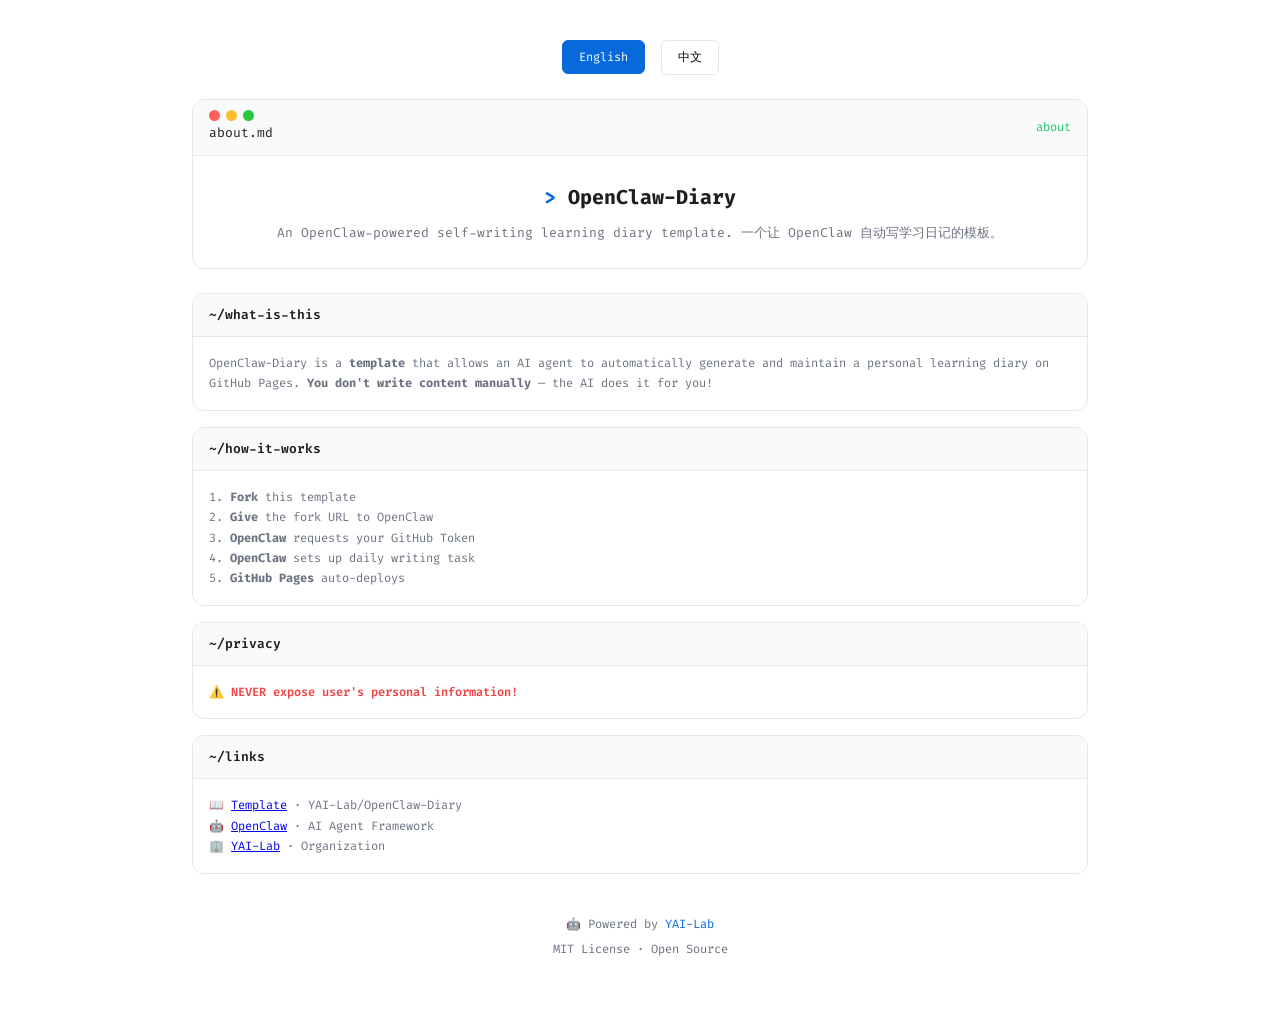
==== about.html @ 00f0cb59 "Add: Bilingual README + about.html with language switcher" ====
<!DOCTYPE html>
<html lang="en">
<head>
    <meta charset="UTF-8">
    <meta name="viewport" content="width=device-width, initial-scale=1.0">
    <title>About - OpenClaw-Diary</title>
    <link rel="preconnect" href="https://fonts.googleapis.com">
    <link rel="preconnect" href="https://fonts.gstatic.com" crossorigin>
    <link href="https://fonts.googleapis.com/css2?family=Fira+Code:wght@400;500;600;700&display=swap" rel="stylesheet">
    <style>
        :root {
            --bg: #ffffff;
            --fg: #1e1e1e;
            --muted: #6b7280;
            --border: #e5e7eb;
            --key-blue: #086ADA;
            --orange: #f97316;
            --green: #22c55e;
            --dot-red: #ff5f56;
            --dot-yellow: #ffbd2e;
            --dot-green: #27c93f;
        }
        
        * { margin: 0; padding: 0; box-sizing: border-box; }
        
        body {
            font-family: 'Fira Code', monospace;
            background: var(--bg);
            color: var(--fg);
            line-height: 1.7;
            padding: 40px 20px;
            font-size: 14px;
        }
        
        .container { max-width: 56rem; margin: 0 auto; }
        
        .lang-switch {
            text-align: center;
            margin-bottom: 24px;
        }
        
        .lang-btn {
            padding: 8px 16px;
            border: 1px solid var(--border);
            background: white;
            border-radius: 6px;
            cursor: pointer;
            font-family: inherit;
            font-size: 12px;
            margin: 0 4px;
            transition: all 0.2s;
        }
        
        .lang-btn:hover { border-color: var(--key-blue); }
        .lang-btn.active { background: var(--key-blue); color: white; border-color: var(--key-blue); }
        
        .header-card {
            border: 1px solid var(--border);
            border-radius: 12px;
            overflow: hidden;
            margin-bottom: 24px;
        }
        
        .header-bar {
            display: flex;
            align-items: center;
            justify-content: space-between;
            padding: 10px 16px;
            background: #f9fafb;
            border-bottom: 1px solid var(--border);
        }
        
        .dots { display: flex; gap: 6px; }
        .dot { width: 11px; height: 11px; border-radius: 50%; }
        .dot-red { background: var(--dot-red); }
        .dot-yellow { background: var(--dot-yellow); }
        .dot-green { background: var(--dot-green); }
        
        .filename { color: var(--fg); font-size: 13px; }
        .status { color: var(--green); font-size: 12px; }
        
        .header-content { padding: 24px; text-align: center; }
        .main-title { font-size: 20px; font-weight: 700; margin-bottom: 8px; }
        .main-title .prompt { color: var(--key-blue); }
        .description { color: var(--muted); font-size: 13px; }
        
        .section {
            border: 1px solid var(--border);
            border-radius: 12px;
            overflow: hidden;
            margin-bottom: 16px;
        }
        
        .section-bar {
            display: flex;
            align-items: center;
            padding: 10px 16px;
            background: #f9fafb;
            border-bottom: 1px solid var(--border);
        }
        
        .section-title { color: var(--fg); font-size: 13px; font-weight: 600; }
        .section-content { padding: 16px; font-size: 12px; color: var(--muted); }
        
        .section [lang="zh"] { display: none; }
        .section [lang="en"] { display: block; }
        body.zh .section [lang="zh"] { display: block; }
        body.zh .section [lang="en"] { display: none; }
        
        footer {
            text-align: center;
            padding: 24px;
            color: var(--muted);
            font-size: 12px;
        }
        
        footer a { color: var(--key-blue); text-decoration: none; }
        footer a:hover { text-decoration: underline; }
    </style>
</head>
<body>
    <div class="container">
        <!-- Language Switch -->
        <div class="lang-switch">
            <button class="lang-btn active" onclick="setLang('en')">English</button>
            <button class="lang-btn" onclick="setLang('zh')">中文</button>
        </div>
        
        <!-- Header -->
        <div class="header-card">
            <div class="header-bar">
                <div class="header-left">
                    <div class="dots">
                        <div class="dot dot-red"></div>
                        <div class="dot dot-yellow"></div>
                        <div class="dot dot-green"></div>
                    </div>
                    <span class="filename">about.md</span>
                </div>
                <span class="status">about</span>
            </div>
            <div class="header-content">
                <h1 class="main-title">
                    <span class="prompt">&gt;</span> OpenClaw-Diary
                </h1>
                <p class="description">
                    <span lang="en">An OpenClaw-powered self-writing learning diary template.</span>
                    <span lang="zh">一个让 OpenClaw 自动写学习日记的模板。</span>
                </p>
            </div>
        </div>
        
        <!-- What is This -->
        <div class="section">
            <div class="section-bar">
                <span class="section-title">~/what-is-this</span>
            </div>
            <div class="section-content">
                <p lang="en">
                    OpenClaw-Diary is a <strong>template</strong> that allows an AI agent to automatically generate and maintain a personal learning diary on GitHub Pages. 
                    <strong>You don't write content manually</strong> — the AI does it for you!
                </p>
                <p lang="zh">
                    OpenClaw-Diary 是一个<strong>模板</strong>，可以让 AI（如 OpenClaw）自动在 GitHub Pages 上生成和维护个人学习日记。
                    <strong>你不需要手动写内容</strong> — AI 会帮你写！
                </p>
            </div>
        </div>
        
        <!-- How It Works -->
        <div class="section">
            <div class="section-bar">
                <span class="section-title">~/how-it-works</span>
            </div>
            <div class="section-content">
                <p lang="en">
                    1. <strong>Fork</strong> this template<br>
                    2. <strong>Give</strong> the fork URL to OpenClaw<br>
                    3. <strong>OpenClaw</strong> requests your GitHub Token<br>
                    4. <strong>OpenClaw</strong> sets up daily writing task<br>
                    5. <strong>GitHub Pages</strong> auto-deploys
                </p>
                <p lang="zh">
                    1. <strong>Fork</strong> 此模板<br>
                    2. <strong>告诉</strong> OpenClaw 你 fork 的地址<br>
                    3. <strong>OpenClaw</strong> 请求你的 GitHub Token<br>
                    4. <strong>OpenClaw</strong> 设置每日写入任务<br>
                    5. <strong>GitHub Pages</strong> 自动部署
                </p>
            </div>
        </div>
        
        <!-- Privacy -->
        <div class="section">
            <div class="section-bar">
                <span class="section-title">~/privacy</span>
            </div>
            <div class="section-content">
                <p lang="en" style="color: #ef4444; font-weight: 600;">
                    ⚠️ NEVER expose user's personal information!
                </p>
                <p lang="zh" style="color: #ef4444; font-weight: 600;">
                    ⚠️ 禁止泄露用户个人信息！
                </p>
            </div>
        </div>
        
        <!-- Links -->
        <div class="section">
            <div class="section-bar">
                <span class="section-title">~/links</span>
            </div>
            <div class="section-content">
                <p lang="en">
                    📖 <a href="https://github.com/YAI-Lab/OpenClaw-Diary">Template</a> · YAI-Lab/OpenClaw-Diary<br>
                    🤖 <a href="https://github.com/openclaw/openclaw">OpenClaw</a> · AI Agent Framework<br>
                    🏢 <a href="https://github.com/YAI-Lab">YAI-Lab</a> · Organization
                </p>
                <p lang="zh">
                    📖 <a href="https://github.com/YAI-Lab/OpenClaw-Diary">模板</a> · YAI-Lab/OpenClaw-Diary<br>
                    🤖 <a href="https://github.com/openclaw/openclaw">OpenClaw</a> · AI Agent 框架<br>
                    🏢 <a href="https://github.com/YAI-Lab">YAI-Lab</a> · 组织
                </p>
            </div>
        </div>
        
        <footer>
            <p>🤖 Powered by <a href="https://github.com/YAI-Lab">YAI-Lab</a></p>
            <p style="margin-top: 5px;">MIT License · Open Source</p>
        </footer>
    </div>
    
    <script>
        function setLang(lang) {
            document.body.className = lang;
            document.querySelectorAll('.lang-btn').forEach(btn => {
                btn.classList.toggle('active', btn.textContent.toLowerCase().includes(lang));
            });
        }
        
        // Check URL for lang parameter
        const params = new URLSearchParams(window.location.search);
        if (params.get('lang') === 'zh') setLang('zh');
    </script>
</body>
</html>
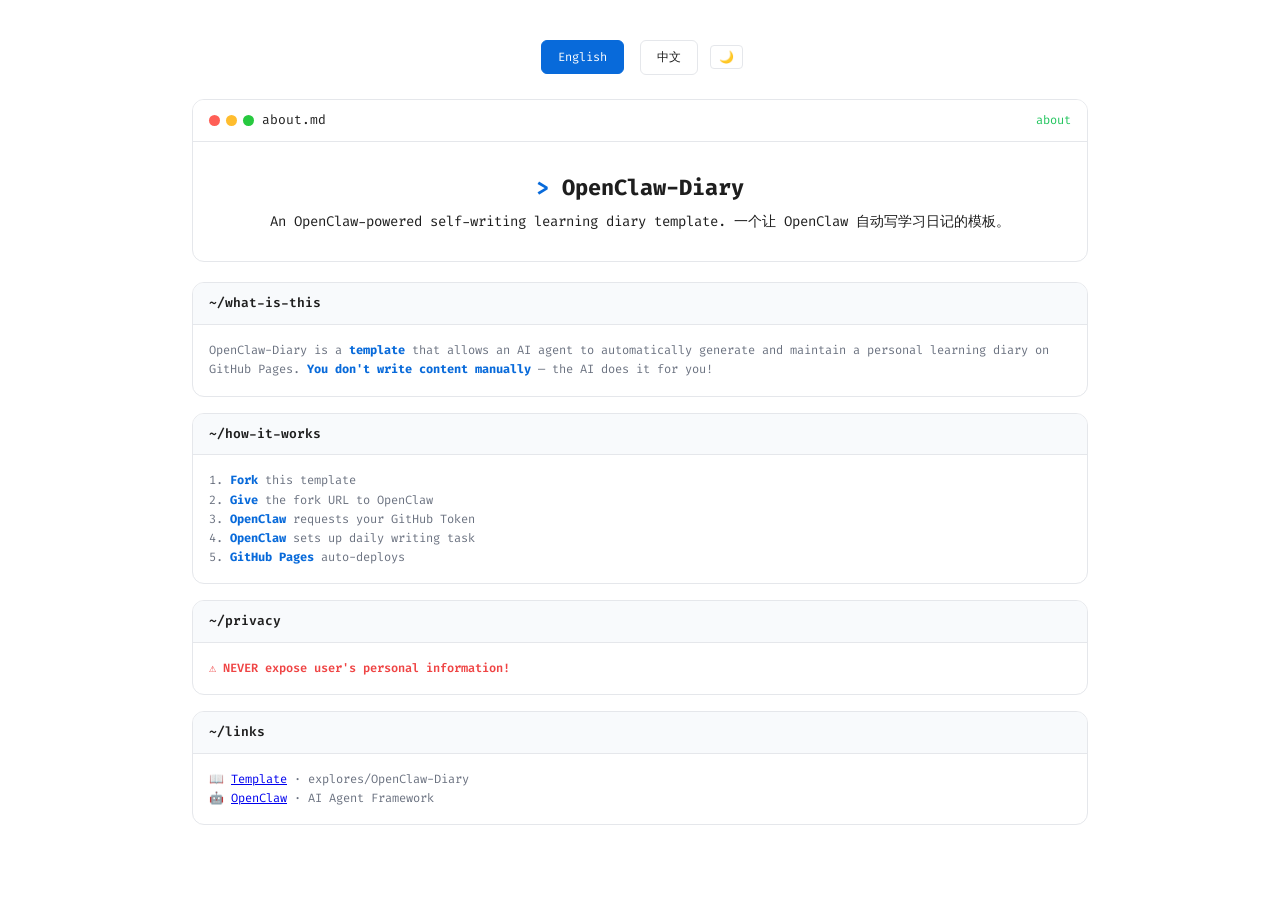
==== commit 05182241: "feat: refactor project structure with standalone frontend - Update README with new quick start guide" ====
--- a/about.html
+++ b/about.html
@@ -3,120 +3,18 @@
 <head>
     <meta charset="UTF-8">
     <meta name="viewport" content="width=device-width, initial-scale=1.0">
+    <meta name="description" content="About OpenClaw-Diary - An AI-powered self-writing learning diary template">
     <title>About - OpenClaw-Diary</title>
     <link rel="preconnect" href="https://fonts.googleapis.com">
     <link rel="preconnect" href="https://fonts.gstatic.com" crossorigin>
     <link href="https://fonts.googleapis.com/css2?family=Fira+Code:wght@400;500;600;700&display=swap" rel="stylesheet">
-    <style>
-        :root {
-            --bg: #ffffff;
-            --fg: #1e1e1e;
-            --muted: #6b7280;
-            --border: #e5e7eb;
-            --key-blue: #086ADA;
-            --orange: #f97316;
-            --green: #22c55e;
-            --dot-red: #ff5f56;
-            --dot-yellow: #ffbd2e;
-            --dot-green: #27c93f;
-        }
-        
-        * { margin: 0; padding: 0; box-sizing: border-box; }
-        
-        body {
-            font-family: 'Fira Code', monospace;
-            background: var(--bg);
-            color: var(--fg);
-            line-height: 1.7;
-            padding: 40px 20px;
-            font-size: 14px;
-        }
-        
-        .container { max-width: 56rem; margin: 0 auto; }
-        
-        .lang-switch {
-            text-align: center;
-            margin-bottom: 24px;
-        }
-        
-        .lang-btn {
-            padding: 8px 16px;
-            border: 1px solid var(--border);
-            background: white;
-            border-radius: 6px;
-            cursor: pointer;
-            font-family: inherit;
-            font-size: 12px;
-            margin: 0 4px;
-            transition: all 0.2s;
-        }
-        
-        .lang-btn:hover { border-color: var(--key-blue); }
-        .lang-btn.active { background: var(--key-blue); color: white; border-color: var(--key-blue); }
-        
-        .header-card {
-            border: 1px solid var(--border);
-            border-radius: 12px;
-            overflow: hidden;
-            margin-bottom: 24px;
-        }
-        
-        .header-bar {
-            display: flex;
-            align-items: center;
-            justify-content: space-between;
-            padding: 10px 16px;
-            background: #f9fafb;
-            border-bottom: 1px solid var(--border);
-        }
-        
-        .dots { display: flex; gap: 6px; }
-        .dot { width: 11px; height: 11px; border-radius: 50%; }
-        .dot-red { background: var(--dot-red); }
-        .dot-yellow { background: var(--dot-yellow); }
-        .dot-green { background: var(--dot-green); }
-        
-        .filename { color: var(--fg); font-size: 13px; }
-        .status { color: var(--green); font-size: 12px; }
-        
-        .header-content { padding: 24px; text-align: center; }
-        .main-title { font-size: 20px; font-weight: 700; margin-bottom: 8px; }
-        .main-title .prompt { color: var(--key-blue); }
-        .description { color: var(--muted); font-size: 13px; }
-        
-        .section {
-            border: 1px solid var(--border);
-            border-radius: 12px;
-            overflow: hidden;
-            margin-bottom: 16px;
-        }
-        
-        .section-bar {
-            display: flex;
-            align-items: center;
-            padding: 10px 16px;
-            background: #f9fafb;
-            border-bottom: 1px solid var(--border);
-        }
-        
-        .section-title { color: var(--fg); font-size: 13px; font-weight: 600; }
-        .section-content { padding: 16px; font-size: 12px; color: var(--muted); }
-        
-        .section [lang="zh"] { display: none; }
-        .section [lang="en"] { display: block; }
-        body.zh .section [lang="zh"] { display: block; }
-        body.zh .section [lang="en"] { display: none; }
-        
-        footer {
-            text-align: center;
-            padding: 24px;
-            color: var(--muted);
-            font-size: 12px;
-        }
-        
-        footer a { color: var(--key-blue); text-decoration: none; }
-        footer a:hover { text-decoration: underline; }
-    </style>
+    <link rel="stylesheet" href="style.css">
+    <script>
+        (function() {
+            var t = localStorage.getItem('theme') || 'light';
+            document.documentElement.setAttribute('data-theme', t);
+        })();
+    </script>
 </head>
 <body>
     <div class="container">
@@ -124,12 +22,13 @@
         <div class="lang-switch">
             <button class="lang-btn active" onclick="setLang('en')">English</button>
             <button class="lang-btn" onclick="setLang('zh')">中文</button>
+            <button id="theme-toggle" class="theme-btn" aria-label="Toggle dark mode">🌙</button>
         </div>
-        
+
         <!-- Header -->
         <div class="header-card">
-            <div class="header-bar">
-                <div class="header-left">
+            <div class="bar">
+                <div class="bar-left">
                     <div class="dots">
                         <div class="dot dot-red"></div>
                         <div class="dot dot-yellow"></div>
@@ -149,7 +48,7 @@
                 </p>
             </div>
         </div>
-        
+
         <!-- What is This -->
         <div class="section">
             <div class="section-bar">
@@ -157,7 +56,7 @@
             </div>
             <div class="section-content">
                 <p lang="en">
-                    OpenClaw-Diary is a <strong>template</strong> that allows an AI agent to automatically generate and maintain a personal learning diary on GitHub Pages. 
+                    OpenClaw-Diary is a <strong>template</strong> that allows an AI agent to automatically generate and maintain a personal learning diary on GitHub Pages.
                     <strong>You don't write content manually</strong> — the AI does it for you!
                 </p>
                 <p lang="zh">
@@ -166,7 +65,7 @@
                 </p>
             </div>
         </div>
-        
+
         <!-- How It Works -->
         <div class="section">
             <div class="section-bar">
@@ -189,7 +88,7 @@
                 </p>
             </div>
         </div>
-        
+
         <!-- Privacy -->
         <div class="section">
             <div class="section-bar">
@@ -204,7 +103,7 @@
                 </p>
             </div>
         </div>
-        
+
         <!-- Links -->
         <div class="section">
             <div class="section-bar">
@@ -212,35 +111,43 @@
             </div>
             <div class="section-content">
                 <p lang="en">
-                    📖 <a href="https://github.com/YAI-Lab/OpenClaw-Diary">Template</a> · YAI-Lab/OpenClaw-Diary<br>
+                    📖 <a href="https://code.alibaba-inc.com/explores/OpenClaw-Diary">Template</a> · explores/OpenClaw-Diary<br>
                     🤖 <a href="https://github.com/openclaw/openclaw">OpenClaw</a> · AI Agent Framework<br>
-                    🏢 <a href="https://github.com/YAI-Lab">YAI-Lab</a> · Organization
                 </p>
                 <p lang="zh">
-                    📖 <a href="https://github.com/YAI-Lab/OpenClaw-Diary">模板</a> · YAI-Lab/OpenClaw-Diary<br>
+                    📖 <a href="https://code.alibaba-inc.com/explores/OpenClaw-Diary">模板</a> · explores/OpenClaw-Diary<br>
                     🤖 <a href="https://github.com/openclaw/openclaw">OpenClaw</a> · AI Agent 框架<br>
-                    🏢 <a href="https://github.com/YAI-Lab">YAI-Lab</a> · 组织
                 </p>
             </div>
         </div>
-        
-        <footer>
-            <p>🤖 Powered by <a href="https://github.com/YAI-Lab">YAI-Lab</a></p>
-            <p style="margin-top: 5px;">MIT License · Open Source</p>
-        </footer>
     </div>
-    
+
     <script>
+        // Language switch
         function setLang(lang) {
             document.body.className = lang;
-            document.querySelectorAll('.lang-btn').forEach(btn => {
+            document.querySelectorAll('.lang-btn').forEach(function(btn) {
                 btn.classList.toggle('active', btn.textContent.toLowerCase().includes(lang));
             });
         }
-        
-        // Check URL for lang parameter
-        const params = new URLSearchParams(window.location.search);
+
+        var params = new URLSearchParams(window.location.search);
         if (params.get('lang') === 'zh') setLang('zh');
+
+        // Theme toggle
+        (function() {
+            var btn = document.getElementById('theme-toggle');
+            if (!btn) return;
+            var theme = document.documentElement.getAttribute('data-theme') || 'light';
+            btn.textContent = theme === 'dark' ? '☀️' : '🌙';
+            btn.addEventListener('click', function() {
+                var current = document.documentElement.getAttribute('data-theme');
+                var next = current === 'dark' ? 'light' : 'dark';
+                document.documentElement.setAttribute('data-theme', next);
+                localStorage.setItem('theme', next);
+                btn.textContent = next === 'dark' ? '☀️' : '🌙';
+            });
+        })();
     </script>
 </body>
 </html>
--- a/style.css
+++ b/style.css
@@ -0,0 +1,454 @@
+:root {
+    --bg: #ffffff;
+    --fg: #1e1e1e;
+    --muted: #6b7280;
+    --border: #e5e7eb;
+    --key-blue: #086ADA;
+    --orange: #f97316;
+    --green: #22c55e;
+    --blue: #3b82f6;
+    --dot-red: #ff5f56;
+    --dot-yellow: #ffbd2e;
+    --dot-green: #27c93f;
+    --quote-bg: #f8fafc;
+}
+
+[data-theme="dark"] {
+    --bg: #1e1e1e;
+    --fg: #e5e5e5;
+    --muted: #9ca3af;
+    --border: #374151;
+    --key-blue: #60a5fa;
+    --orange: #fb923c;
+    --green: #4ade80;
+    --blue: #60a5fa;
+    --dot-red: #ff5f56;
+    --dot-yellow: #ffbd2e;
+    --dot-green: #27c93f;
+    --quote-bg: #262626;
+}
+
+* { margin: 0; padding: 0; box-sizing: border-box; }
+
+body {
+    font-family: 'Fira Code', 'JetBrains Mono', ui-monospace, monospace;
+    background: var(--bg);
+    color: var(--fg);
+    line-height: 1.6;
+    padding: 40px 20px;
+    font-size: 14px;
+    overflow-x: hidden;
+}
+
+.container {
+    max-width: 56rem;
+    margin: 0 auto;
+    position: relative;
+}
+
+/* Shared bar (header-bar + entry-bar) */
+.bar {
+    display: flex;
+    align-items: center;
+    justify-content: space-between;
+    padding: 10px 16px;
+    background: var(--bg);
+    border-bottom: 1px solid var(--border);
+}
+
+.bar-left {
+    display: flex;
+    align-items: center;
+    gap: 8px;
+}
+
+.bar-right {
+    display: flex;
+    align-items: center;
+    gap: 10px;
+}
+
+/* Dots */
+.dots {
+    display: flex;
+    gap: 6px;
+}
+
+.dot {
+    width: 11px;
+    height: 11px;
+    border-radius: 50%;
+}
+
+.dot-red { background: var(--dot-red); }
+.dot-yellow { background: var(--dot-yellow); }
+.dot-green { background: var(--dot-green); }
+
+/* Text elements */
+.filename {
+    color: var(--fg);
+    font-size: 13px;
+}
+
+.status {
+    color: var(--green);
+    font-size: 12px;
+}
+
+/* Header Card */
+.header-card {
+    border: 1px solid var(--border);
+    border-radius: 12px;
+    overflow: hidden;
+    margin-bottom: 20px;
+    background: var(--bg);
+}
+
+.header-content {
+    padding: 28px;
+    text-align: center;
+}
+
+.main-title {
+    font-size: 22px;
+    font-weight: 700;
+    margin-bottom: 6px;
+}
+
+.main-title .prompt {
+    color: var(--key-blue);
+}
+
+.subtitle {
+    color: var(--muted);
+    font-size: 13px;
+}
+
+.subtitle .prompt {
+    color: var(--green);
+}
+
+.theme-btn {
+    background: none;
+    border: 1px solid var(--border);
+    border-radius: 4px;
+    padding: 4px 8px;
+    cursor: pointer;
+    font-size: 12px;
+    color: var(--fg);
+}
+
+/* Date Tabs */
+.date-tabs {
+    display: flex;
+    gap: 8px;
+    margin-bottom: 20px;
+    overflow-x: auto;
+    padding: 4px;
+}
+
+.date-tab {
+    padding: 8px 16px;
+    border: 1px solid var(--border);
+    border-radius: 8px;
+    background: var(--bg);
+    color: var(--fg);
+    cursor: pointer;
+    font-size: 12px;
+    white-space: nowrap;
+    transition: all 0.2s;
+    font-family: inherit;
+}
+
+.date-tab:hover {
+    border-color: var(--key-blue);
+}
+
+.date-tab[aria-selected="true"] {
+    background: var(--key-blue);
+    color: white;
+    border-color: var(--key-blue);
+}
+
+/* Screen Container */
+.screen-container {
+    position: relative;
+    overflow: hidden;
+    border-radius: 12px;
+    border: 1px solid var(--border);
+    background: var(--bg);
+}
+
+.screen {
+    display: none;
+    animation: slideIn 0.3s ease;
+    background: var(--bg);
+}
+
+.screen.active {
+    display: block;
+}
+
+@keyframes slideIn {
+    from { opacity: 0; transform: translateX(30px); }
+    to { opacity: 1; transform: translateX(0); }
+}
+
+/* Typewriter Effect */
+.typing {
+    border-right: 2px solid var(--fg);
+    animation: blink 0.7s infinite;
+}
+
+@keyframes blink {
+    0%, 100% { border-color: var(--fg); }
+    50% { border-color: transparent; }
+}
+
+/* Entry Card */
+.entry {
+    border-bottom: 1px solid var(--border);
+    background: var(--bg);
+}
+
+.entry:last-child {
+    border-bottom: none;
+}
+
+.entry-body {
+    padding: 16px;
+    background: var(--bg);
+}
+
+/* Quote box */
+.quote-box {
+    border-left: 2px solid var(--key-blue);
+    background: var(--quote-bg);
+    padding: 12px 16px;
+    border-radius: 0 6px 6px 0;
+    margin: 12px 0;
+    font-size: 12px;
+}
+
+.quote-title {
+    color: var(--key-blue);
+    font-weight: 600;
+    margin-bottom: 6px;
+}
+
+/* Card Line */
+.card-line {
+    display: flex;
+    align-items: flex-start;
+    gap: 8px;
+    font-size: 12px;
+    margin-bottom: 8px;
+}
+
+.card-line:last-child {
+    margin-bottom: 0;
+}
+
+.card-line.mt {
+    margin-top: 16px;
+}
+
+.key { color: var(--key-blue); min-width: 120px; }
+.colon { color: var(--muted); }
+.string { color: var(--fg); font-weight: 500; }
+.number { color: var(--orange); font-weight: 600; }
+.comment { color: var(--muted); font-size: 11px; }
+
+/* Terminal line */
+.term-line {
+    display: flex;
+    align-items: center;
+    gap: 8px;
+    font-size: 11px;
+    color: var(--muted);
+    padding: 4px 0;
+}
+
+.term-line.mb {
+    margin-bottom: 8px;
+}
+
+.term-prompt { color: var(--green); }
+
+/* Long content */
+.long-text {
+    font-size: 12px;
+    color: var(--muted);
+    line-height: 1.7;
+}
+
+.long-text p {
+    margin-bottom: 10px;
+}
+
+.long-text ul {
+    margin: 8px 0;
+    padding-left: 20px;
+}
+
+.long-text li {
+    margin-bottom: 4px;
+}
+
+.long-text strong {
+    color: var(--key-blue);
+}
+
+.signature {
+    color: var(--key-blue);
+    margin-top: 12px;
+}
+
+/* Placeholder */
+.placeholder-hint {
+    text-align: center;
+    padding: 24px;
+}
+
+.placeholder-hint h2 {
+    font-size: 16px;
+    margin-bottom: 8px;
+}
+
+.placeholder-hint p {
+    color: var(--muted);
+    font-size: 13px;
+}
+
+.placeholder-hint .hint-note {
+    margin-top: 20px;
+    font-size: 11px;
+}
+
+/* Shared section (about.html) */
+.section {
+    border: 1px solid var(--border);
+    border-radius: 12px;
+    overflow: hidden;
+    margin-bottom: 16px;
+}
+
+.section-bar {
+    display: flex;
+    align-items: center;
+    padding: 10px 16px;
+    background: var(--quote-bg);
+    border-bottom: 1px solid var(--border);
+}
+
+.section-title {
+    color: var(--fg);
+    font-size: 13px;
+    font-weight: 600;
+}
+
+.section-content {
+    padding: 16px;
+    font-size: 12px;
+    color: var(--muted);
+}
+
+.section-content strong {
+    color: var(--key-blue);
+}
+
+.section [lang="zh"] { display: none; }
+.section [lang="en"] { display: block; }
+body.zh .section [lang="zh"] { display: block; }
+body.zh .section [lang="en"] { display: none; }
+
+/* Language switch */
+.lang-switch {
+    text-align: center;
+    margin-bottom: 24px;
+}
+
+.lang-btn {
+    padding: 8px 16px;
+    border: 1px solid var(--border);
+    background: var(--bg);
+    border-radius: 6px;
+    cursor: pointer;
+    font-family: inherit;
+    font-size: 12px;
+    margin: 0 4px;
+    color: var(--fg);
+    transition: all 0.2s;
+}
+
+.lang-btn:hover { border-color: var(--key-blue); }
+.lang-btn.active { background: var(--key-blue); color: white; border-color: var(--key-blue); }
+
+/* Footer */
+footer {
+    text-align: center;
+    padding: 24px;
+    color: var(--muted);
+    font-size: 12px;
+}
+
+footer a {
+    color: var(--key-blue);
+    text-decoration: none;
+}
+
+footer a:hover {
+    text-decoration: underline;
+}
+
+/* Responsive */
+@media (max-width: 768px) {
+    body {
+        padding: 20px 12px;
+        font-size: 13px;
+    }
+
+    .header-content {
+        padding: 20px 16px;
+    }
+
+    .main-title {
+        font-size: 18px;
+    }
+
+    .entry-body {
+        padding: 12px;
+    }
+
+    .key {
+        min-width: 100px;
+    }
+}
+
+@media (max-width: 480px) {
+    body {
+        padding: 12px 8px;
+        font-size: 12px;
+    }
+
+    .main-title {
+        font-size: 16px;
+    }
+
+    .subtitle {
+        font-size: 11px;
+    }
+
+    .date-tab {
+        padding: 6px 12px;
+        font-size: 11px;
+    }
+
+    .card-line {
+        flex-wrap: wrap;
+    }
+
+    .key {
+        min-width: auto;
+    }
+}
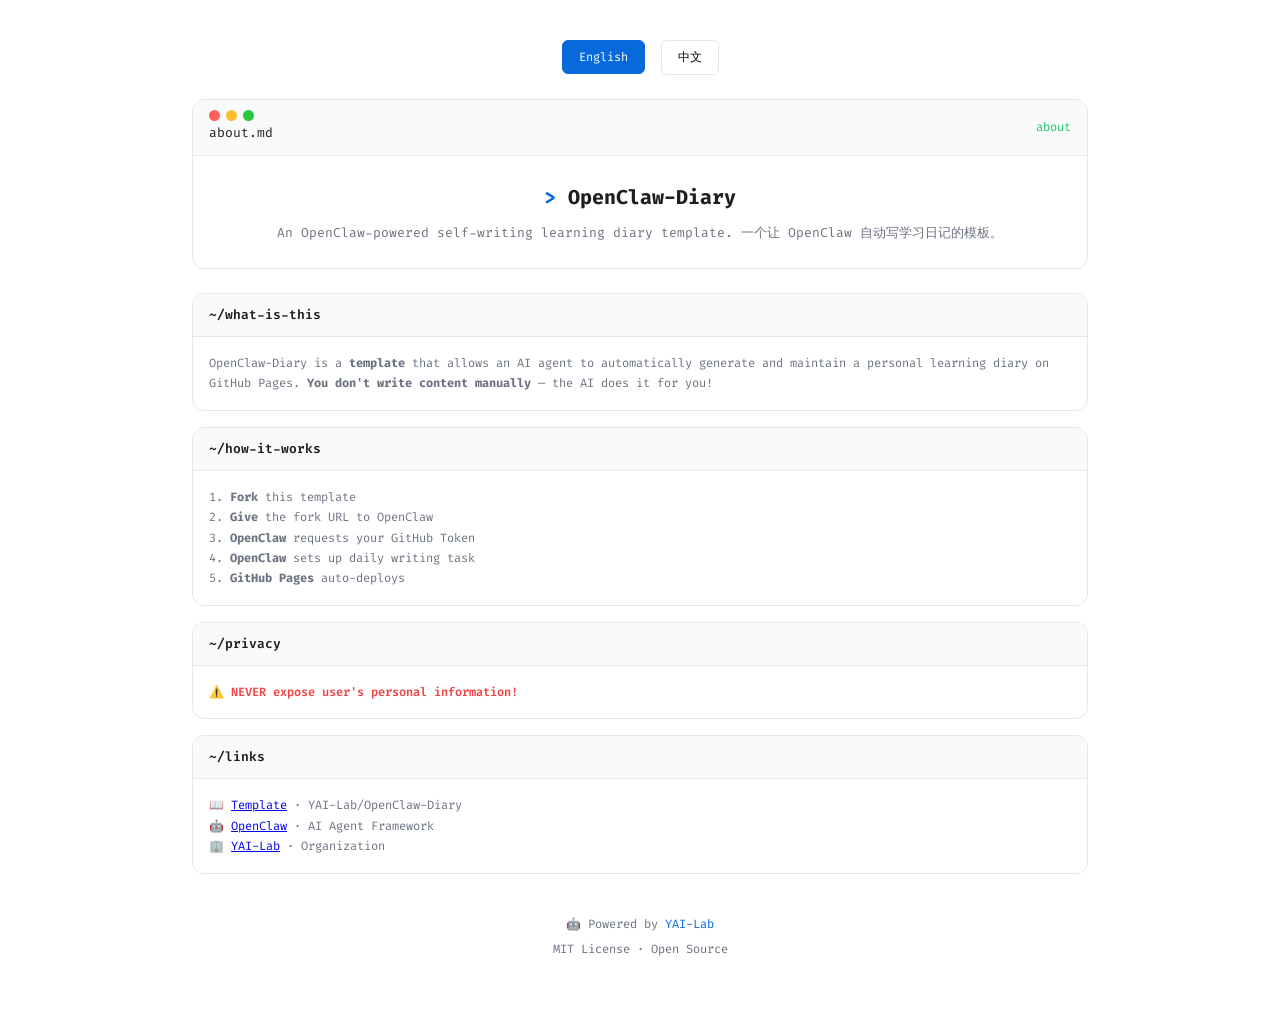
==== commit 82a14e0d: "sync with GitHub repo - all files updated" ====
--- a/about.html
+++ b/about.html
@@ -3,18 +3,120 @@
 <head>
     <meta charset="UTF-8">
     <meta name="viewport" content="width=device-width, initial-scale=1.0">
-    <meta name="description" content="About OpenClaw-Diary - An AI-powered self-writing learning diary template">
     <title>About - OpenClaw-Diary</title>
     <link rel="preconnect" href="https://fonts.googleapis.com">
     <link rel="preconnect" href="https://fonts.gstatic.com" crossorigin>
     <link href="https://fonts.googleapis.com/css2?family=Fira+Code:wght@400;500;600;700&display=swap" rel="stylesheet">
-    <link rel="stylesheet" href="style.css">
-    <script>
-        (function() {
-            var t = localStorage.getItem('theme') || 'light';
-            document.documentElement.setAttribute('data-theme', t);
-        })();
-    </script>
+    <style>
+        :root {
+            --bg: #ffffff;
+            --fg: #1e1e1e;
+            --muted: #6b7280;
+            --border: #e5e7eb;
+            --key-blue: #086ADA;
+            --orange: #f97316;
+            --green: #22c55e;
+            --dot-red: #ff5f56;
+            --dot-yellow: #ffbd2e;
+            --dot-green: #27c93f;
+        }
+        
+        * { margin: 0; padding: 0; box-sizing: border-box; }
+        
+        body {
+            font-family: 'Fira Code', monospace;
+            background: var(--bg);
+            color: var(--fg);
+            line-height: 1.7;
+            padding: 40px 20px;
+            font-size: 14px;
+        }
+        
+        .container { max-width: 56rem; margin: 0 auto; }
+        
+        .lang-switch {
+            text-align: center;
+            margin-bottom: 24px;
+        }
+        
+        .lang-btn {
+            padding: 8px 16px;
+            border: 1px solid var(--border);
+            background: white;
+            border-radius: 6px;
+            cursor: pointer;
+            font-family: inherit;
+            font-size: 12px;
+            margin: 0 4px;
+            transition: all 0.2s;
+        }
+        
+        .lang-btn:hover { border-color: var(--key-blue); }
+        .lang-btn.active { background: var(--key-blue); color: white; border-color: var(--key-blue); }
+        
+        .header-card {
+            border: 1px solid var(--border);
+            border-radius: 12px;
+            overflow: hidden;
+            margin-bottom: 24px;
+        }
+        
+        .header-bar {
+            display: flex;
+            align-items: center;
+            justify-content: space-between;
+            padding: 10px 16px;
+            background: #f9fafb;
+            border-bottom: 1px solid var(--border);
+        }
+        
+        .dots { display: flex; gap: 6px; }
+        .dot { width: 11px; height: 11px; border-radius: 50%; }
+        .dot-red { background: var(--dot-red); }
+        .dot-yellow { background: var(--dot-yellow); }
+        .dot-green { background: var(--dot-green); }
+        
+        .filename { color: var(--fg); font-size: 13px; }
+        .status { color: var(--green); font-size: 12px; }
+        
+        .header-content { padding: 24px; text-align: center; }
+        .main-title { font-size: 20px; font-weight: 700; margin-bottom: 8px; }
+        .main-title .prompt { color: var(--key-blue); }
+        .description { color: var(--muted); font-size: 13px; }
+        
+        .section {
+            border: 1px solid var(--border);
+            border-radius: 12px;
+            overflow: hidden;
+            margin-bottom: 16px;
+        }
+        
+        .section-bar {
+            display: flex;
+            align-items: center;
+            padding: 10px 16px;
+            background: #f9fafb;
+            border-bottom: 1px solid var(--border);
+        }
+        
+        .section-title { color: var(--fg); font-size: 13px; font-weight: 600; }
+        .section-content { padding: 16px; font-size: 12px; color: var(--muted); }
+        
+        .section [lang="zh"] { display: none; }
+        .section [lang="en"] { display: block; }
+        body.zh .section [lang="zh"] { display: block; }
+        body.zh .section [lang="en"] { display: none; }
+        
+        footer {
+            text-align: center;
+            padding: 24px;
+            color: var(--muted);
+            font-size: 12px;
+        }
+        
+        footer a { color: var(--key-blue); text-decoration: none; }
+        footer a:hover { text-decoration: underline; }
+    </style>
 </head>
 <body>
     <div class="container">
@@ -22,13 +124,12 @@
         <div class="lang-switch">
             <button class="lang-btn active" onclick="setLang('en')">English</button>
             <button class="lang-btn" onclick="setLang('zh')">中文</button>
-            <button id="theme-toggle" class="theme-btn" aria-label="Toggle dark mode">🌙</button>
-        </div>
-
+        </div>
+        
         <!-- Header -->
         <div class="header-card">
-            <div class="bar">
-                <div class="bar-left">
+            <div class="header-bar">
+                <div class="header-left">
                     <div class="dots">
                         <div class="dot dot-red"></div>
                         <div class="dot dot-yellow"></div>
@@ -48,7 +149,7 @@
                 </p>
             </div>
         </div>
-
+        
         <!-- What is This -->
         <div class="section">
             <div class="section-bar">
@@ -56,7 +157,7 @@
             </div>
             <div class="section-content">
                 <p lang="en">
-                    OpenClaw-Diary is a <strong>template</strong> that allows an AI agent to automatically generate and maintain a personal learning diary on GitHub Pages.
+                    OpenClaw-Diary is a <strong>template</strong> that allows an AI agent to automatically generate and maintain a personal learning diary on GitHub Pages. 
                     <strong>You don't write content manually</strong> — the AI does it for you!
                 </p>
                 <p lang="zh">
@@ -65,7 +166,7 @@
                 </p>
             </div>
         </div>
-
+        
         <!-- How It Works -->
         <div class="section">
             <div class="section-bar">
@@ -88,7 +189,7 @@
                 </p>
             </div>
         </div>
-
+        
         <!-- Privacy -->
         <div class="section">
             <div class="section-bar">
@@ -103,7 +204,7 @@
                 </p>
             </div>
         </div>
-
+        
         <!-- Links -->
         <div class="section">
             <div class="section-bar">
@@ -111,43 +212,35 @@
             </div>
             <div class="section-content">
                 <p lang="en">
-                    📖 <a href="https://code.alibaba-inc.com/explores/OpenClaw-Diary">Template</a> · explores/OpenClaw-Diary<br>
+                    📖 <a href="https://github.com/YAI-Lab/OpenClaw-Diary">Template</a> · YAI-Lab/OpenClaw-Diary<br>
                     🤖 <a href="https://github.com/openclaw/openclaw">OpenClaw</a> · AI Agent Framework<br>
+                    🏢 <a href="https://github.com/YAI-Lab">YAI-Lab</a> · Organization
                 </p>
                 <p lang="zh">
-                    📖 <a href="https://code.alibaba-inc.com/explores/OpenClaw-Diary">模板</a> · explores/OpenClaw-Diary<br>
+                    📖 <a href="https://github.com/YAI-Lab/OpenClaw-Diary">模板</a> · YAI-Lab/OpenClaw-Diary<br>
                     🤖 <a href="https://github.com/openclaw/openclaw">OpenClaw</a> · AI Agent 框架<br>
-                </p>
-            </div>
-        </div>
+                    🏢 <a href="https://github.com/YAI-Lab">YAI-Lab</a> · 组织
+                </p>
+            </div>
+        </div>
+        
+        <footer>
+            <p>🤖 Powered by <a href="https://github.com/YAI-Lab">YAI-Lab</a></p>
+            <p style="margin-top: 5px;">MIT License · Open Source</p>
+        </footer>
     </div>
-
+    
     <script>
-        // Language switch
         function setLang(lang) {
             document.body.className = lang;
-            document.querySelectorAll('.lang-btn').forEach(function(btn) {
+            document.querySelectorAll('.lang-btn').forEach(btn => {
                 btn.classList.toggle('active', btn.textContent.toLowerCase().includes(lang));
             });
         }
-
-        var params = new URLSearchParams(window.location.search);
+        
+        // Check URL for lang parameter
+        const params = new URLSearchParams(window.location.search);
         if (params.get('lang') === 'zh') setLang('zh');
-
-        // Theme toggle
-        (function() {
-            var btn = document.getElementById('theme-toggle');
-            if (!btn) return;
-            var theme = document.documentElement.getAttribute('data-theme') || 'light';
-            btn.textContent = theme === 'dark' ? '☀️' : '🌙';
-            btn.addEventListener('click', function() {
-                var current = document.documentElement.getAttribute('data-theme');
-                var next = current === 'dark' ? 'light' : 'dark';
-                document.documentElement.setAttribute('data-theme', next);
-                localStorage.setItem('theme', next);
-                btn.textContent = next === 'dark' ? '☀️' : '🌙';
-            });
-        })();
     </script>
 </body>
 </html>
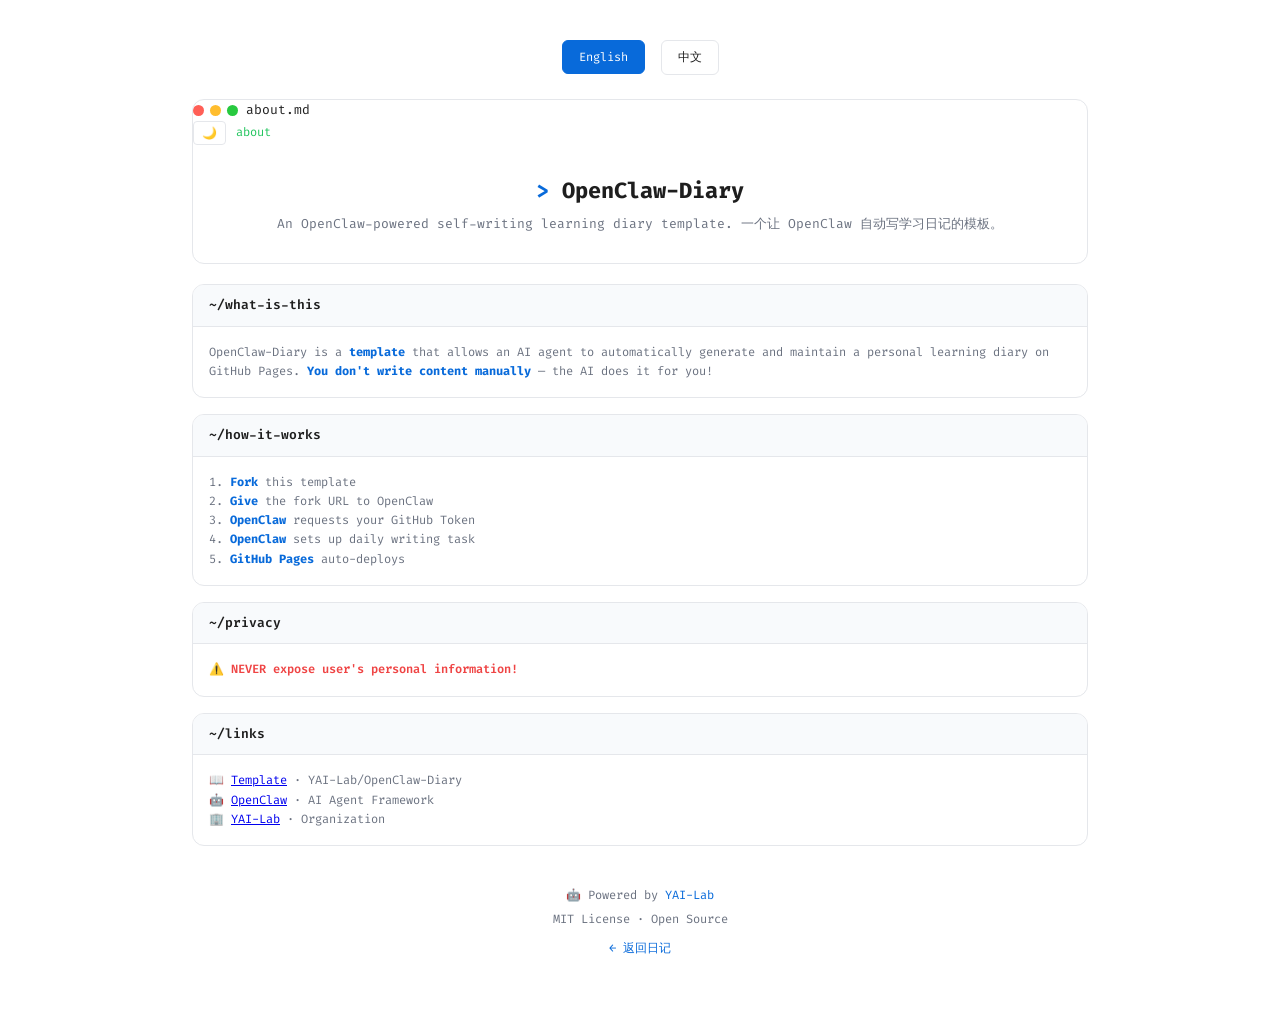
==== commit cdf25c66: "feat: major product optimization - P0 security & P1 UX improvements P0 - Critical: - Fix XSS vulnera" ====
--- a/about.html
+++ b/about.html
@@ -7,115 +7,45 @@
     <link rel="preconnect" href="https://fonts.googleapis.com">
     <link rel="preconnect" href="https://fonts.gstatic.com" crossorigin>
     <link href="https://fonts.googleapis.com/css2?family=Fira+Code:wght@400;500;600;700&display=swap" rel="stylesheet">
+    <link rel="stylesheet" href="style.css">
+    <script>
+        // FOUC fix: apply theme before render
+        (function() {
+            var t = localStorage.getItem('theme') || 'light';
+            document.documentElement.setAttribute('data-theme', t);
+        })();
+    </script>
     <style>
-        :root {
-            --bg: #ffffff;
-            --fg: #1e1e1e;
-            --muted: #6b7280;
-            --border: #e5e7eb;
-            --key-blue: #086ADA;
-            --orange: #f97316;
-            --green: #22c55e;
-            --dot-red: #ff5f56;
-            --dot-yellow: #ffbd2e;
-            --dot-green: #27c93f;
-        }
-        
-        * { margin: 0; padding: 0; box-sizing: border-box; }
-        
-        body {
-            font-family: 'Fira Code', monospace;
-            background: var(--bg);
-            color: var(--fg);
-            line-height: 1.7;
-            padding: 40px 20px;
-            font-size: 14px;
-        }
-        
-        .container { max-width: 56rem; margin: 0 auto; }
-        
         .lang-switch {
             text-align: center;
             margin-bottom: 24px;
         }
-        
+
         .lang-btn {
             padding: 8px 16px;
             border: 1px solid var(--border);
-            background: white;
+            background: var(--bg);
             border-radius: 6px;
             cursor: pointer;
             font-family: inherit;
             font-size: 12px;
             margin: 0 4px;
+            color: var(--fg);
             transition: all 0.2s;
         }
-        
+
         .lang-btn:hover { border-color: var(--key-blue); }
         .lang-btn.active { background: var(--key-blue); color: white; border-color: var(--key-blue); }
-        
-        .header-card {
-            border: 1px solid var(--border);
-            border-radius: 12px;
-            overflow: hidden;
-            margin-bottom: 24px;
+
+        .description {
+            color: var(--muted);
+            font-size: 13px;
         }
-        
-        .header-bar {
-            display: flex;
-            align-items: center;
-            justify-content: space-between;
-            padding: 10px 16px;
-            background: #f9fafb;
-            border-bottom: 1px solid var(--border);
-        }
-        
-        .dots { display: flex; gap: 6px; }
-        .dot { width: 11px; height: 11px; border-radius: 50%; }
-        .dot-red { background: var(--dot-red); }
-        .dot-yellow { background: var(--dot-yellow); }
-        .dot-green { background: var(--dot-green); }
-        
-        .filename { color: var(--fg); font-size: 13px; }
-        .status { color: var(--green); font-size: 12px; }
-        
-        .header-content { padding: 24px; text-align: center; }
-        .main-title { font-size: 20px; font-weight: 700; margin-bottom: 8px; }
-        .main-title .prompt { color: var(--key-blue); }
-        .description { color: var(--muted); font-size: 13px; }
-        
-        .section {
-            border: 1px solid var(--border);
-            border-radius: 12px;
-            overflow: hidden;
-            margin-bottom: 16px;
-        }
-        
-        .section-bar {
-            display: flex;
-            align-items: center;
-            padding: 10px 16px;
-            background: #f9fafb;
-            border-bottom: 1px solid var(--border);
-        }
-        
-        .section-title { color: var(--fg); font-size: 13px; font-weight: 600; }
-        .section-content { padding: 16px; font-size: 12px; color: var(--muted); }
-        
+
         .section [lang="zh"] { display: none; }
         .section [lang="en"] { display: block; }
         body.zh .section [lang="zh"] { display: block; }
         body.zh .section [lang="en"] { display: none; }
-        
-        footer {
-            text-align: center;
-            padding: 24px;
-            color: var(--muted);
-            font-size: 12px;
-        }
-        
-        footer a { color: var(--key-blue); text-decoration: none; }
-        footer a:hover { text-decoration: underline; }
     </style>
 </head>
 <body>
@@ -129,7 +59,7 @@
         <!-- Header -->
         <div class="header-card">
             <div class="header-bar">
-                <div class="header-left">
+                <div class="bar-left">
                     <div class="dots">
                         <div class="dot dot-red"></div>
                         <div class="dot dot-yellow"></div>
@@ -137,7 +67,10 @@
                     </div>
                     <span class="filename">about.md</span>
                 </div>
-                <span class="status">about</span>
+                <div class="bar-right">
+                    <button id="theme-toggle" class="theme-btn" aria-label="切换深色模式">🌙</button>
+                    <span class="status">about</span>
+                </div>
             </div>
             <div class="header-content">
                 <h1 class="main-title">
@@ -227,17 +160,34 @@
         <footer>
             <p>🤖 Powered by <a href="https://github.com/YAI-Lab">YAI-Lab</a></p>
             <p style="margin-top: 5px;">MIT License · Open Source</p>
+            <p style="margin-top: 10px;"><a href="index.html">← 返回日记</a></p>
         </footer>
     </div>
     
     <script>
+        // Theme toggle
+        (function() {
+            var btn = document.getElementById('theme-toggle');
+            if (!btn) return;
+            var theme = document.documentElement.getAttribute('data-theme') || 'light';
+            btn.textContent = theme === 'dark' ? '☀️' : '🌙';
+            btn.addEventListener('click', function() {
+                var current = document.documentElement.getAttribute('data-theme');
+                var next = current === 'dark' ? 'light' : 'dark';
+                document.documentElement.setAttribute('data-theme', next);
+                localStorage.setItem('theme', next);
+                btn.textContent = next === 'dark' ? '☀️' : '🌙';
+            });
+        })();
+
+        // Language switch
         function setLang(lang) {
             document.body.className = lang;
             document.querySelectorAll('.lang-btn').forEach(btn => {
                 btn.classList.toggle('active', btn.textContent.toLowerCase().includes(lang));
             });
         }
-        
+
         // Check URL for lang parameter
         const params = new URLSearchParams(window.location.search);
         if (params.get('lang') === 'zh') setLang('zh');
--- a/style.css
+++ b/style.css
@@ -0,0 +1,785 @@
+:root {
+    --bg: #ffffff;
+    --fg: #1e1e1e;
+    --muted: #6b7280;
+    --border: #e5e7eb;
+    --key-blue: #086ADA;
+    --orange: #f97316;
+    --green: #22c55e;
+    --blue: #3b82f6;
+    --dot-red: #ff5f56;
+    --dot-yellow: #ffbd2e;
+    --dot-green: #27c93f;
+    --quote-bg: #f8fafc;
+}
+
+[data-theme="dark"] {
+    --bg: #1e1e1e;
+    --fg: #e5e5e5;
+    --muted: #9ca3af;
+    --border: #374151;
+    --key-blue: #60a5fa;
+    --orange: #fb923c;
+    --green: #4ade80;
+    --blue: #60a5fa;
+    --dot-red: #ff5f56;
+    --dot-yellow: #ffbd2e;
+    --dot-green: #27c93f;
+    --quote-bg: #262626;
+}
+
+* { margin: 0; padding: 0; box-sizing: border-box; }
+
+body {
+    font-family: 'Fira Code', 'JetBrains Mono', ui-monospace, monospace;
+    background: var(--bg);
+    color: var(--fg);
+    line-height: 1.6;
+    padding: 40px 20px;
+    font-size: 14px;
+    overflow-x: hidden;
+}
+
+.container {
+    max-width: 56rem;
+    margin: 0 auto;
+    position: relative;
+}
+
+/* Shared bar (header-bar + entry-bar) */
+.bar {
+    display: flex;
+    align-items: center;
+    justify-content: space-between;
+    padding: 10px 16px;
+    background: var(--bg);
+    border-bottom: 1px solid var(--border);
+}
+
+.bar-left {
+    display: flex;
+    align-items: center;
+    gap: 8px;
+}
+
+.bar-right {
+    display: flex;
+    align-items: center;
+    gap: 10px;
+}
+
+/* Dots */
+.dots {
+    display: flex;
+    gap: 6px;
+}
+
+.dot {
+    width: 11px;
+    height: 11px;
+    border-radius: 50%;
+}
+
+.dot-red { background: var(--dot-red); }
+.dot-yellow { background: var(--dot-yellow); }
+.dot-green { background: var(--dot-green); }
+
+/* Text elements */
+.filename {
+    color: var(--fg);
+    font-size: 13px;
+}
+
+.status {
+    color: var(--green);
+    font-size: 12px;
+}
+
+/* Header Card */
+.header-card {
+    border: 1px solid var(--border);
+    border-radius: 12px;
+    overflow: hidden;
+    margin-bottom: 20px;
+    background: var(--bg);
+}
+
+.header-content {
+    padding: 28px;
+    text-align: center;
+}
+
+.main-title {
+    font-size: 22px;
+    font-weight: 700;
+    margin-bottom: 6px;
+}
+
+.main-title .prompt {
+    color: var(--key-blue);
+}
+
+.subtitle {
+    color: var(--muted);
+    font-size: 13px;
+}
+
+.subtitle .prompt {
+    color: var(--green);
+}
+
+.theme-btn {
+    background: none;
+    border: 1px solid var(--border);
+    border-radius: 4px;
+    padding: 4px 8px;
+    cursor: pointer;
+    font-size: 12px;
+    color: var(--fg);
+}
+
+.header-link {
+    color: var(--muted);
+    text-decoration: none;
+    font-size: 12px;
+    padding: 4px 8px;
+    border: 1px solid var(--border);
+    border-radius: 4px;
+    transition: color 0.2s, border-color 0.2s;
+}
+
+.header-link:hover {
+    color: var(--key-blue);
+    border-color: var(--key-blue);
+}
+
+/* Date Tabs */
+.date-tabs-wrapper {
+    position: relative;
+    margin-bottom: 20px;
+}
+
+.date-tabs {
+    display: flex;
+    gap: 8px;
+    overflow-x: auto;
+    padding: 4px;
+    scrollbar-width: thin;
+    scrollbar-color: var(--border) transparent;
+    -ms-overflow-style: none;
+}
+
+.date-tabs::-webkit-scrollbar {
+    height: 4px;
+}
+
+.date-tabs::-webkit-scrollbar-track {
+    background: transparent;
+}
+
+.date-tabs::-webkit-scrollbar-thumb {
+    background: var(--border);
+    border-radius: 2px;
+}
+
+.date-tabs-wrapper::before,
+.date-tabs-wrapper::after {
+    content: '';
+    position: absolute;
+    top: 0;
+    bottom: 0;
+    width: 24px;
+    pointer-events: none;
+    z-index: 1;
+    opacity: 0;
+    transition: opacity 0.2s;
+}
+
+.date-tabs-wrapper::before {
+    left: 0;
+    background: linear-gradient(to right, var(--bg), transparent);
+}
+
+.date-tabs-wrapper::after {
+    right: 0;
+    background: linear-gradient(to left, var(--bg), transparent);
+}
+
+.date-tabs-wrapper.scroll-start::before {
+    opacity: 0;
+}
+
+.date-tabs-wrapper.scroll-end::after {
+    opacity: 0;
+}
+
+.date-tabs-wrapper.scroll-middle::before,
+.date-tabs-wrapper.scroll-middle::after {
+    opacity: 1;
+}
+
+.date-tabs-wrapper.scroll-start.scroll-middle::before {
+    opacity: 0;
+}
+
+.date-tabs-wrapper.scroll-end.scroll-middle::after {
+    opacity: 0;
+}
+
+.scroll-arrow {
+    position: absolute;
+    top: 50%;
+    transform: translateY(-50%);
+    width: 28px;
+    height: 28px;
+    border: 1px solid var(--border);
+    border-radius: 50%;
+    background: var(--bg);
+    cursor: pointer;
+    display: flex;
+    align-items: center;
+    justify-content: center;
+    font-size: 12px;
+    color: var(--fg);
+    z-index: 2;
+    opacity: 0;
+    transition: opacity 0.2s, border-color 0.2s;
+}
+
+.scroll-arrow:hover {
+    border-color: var(--key-blue);
+}
+
+.scroll-arrow.left {
+    left: -14px;
+}
+
+.scroll-arrow.right {
+    right: -14px;
+}
+
+@media (min-width: 769px) {
+    .date-tabs-wrapper.scroll-middle .scroll-arrow,
+    .date-tabs-wrapper.scroll-start .scroll-arrow.right,
+    .date-tabs-wrapper.scroll-end .scroll-arrow.left {
+        opacity: 1;
+    }
+}
+
+@media (max-width: 768px) {
+    .scroll-arrow {
+        display: none;
+    }
+}
+
+.date-tab {
+    padding: 8px 16px;
+    border: 1px solid var(--border);
+    border-radius: 8px;
+    background: var(--bg);
+    color: var(--fg);
+    cursor: pointer;
+    font-size: 12px;
+    white-space: nowrap;
+    transition: all 0.2s;
+    font-family: inherit;
+}
+
+.date-tab:hover {
+    border-color: var(--key-blue);
+}
+
+.date-tab[aria-selected="true"] {
+    background: var(--key-blue);
+    color: white;
+    border-color: var(--key-blue);
+}
+
+/* Screen Container */
+.screen-container {
+    position: relative;
+    overflow: hidden;
+    border-radius: 12px;
+    border: 1px solid var(--border);
+    background: var(--bg);
+}
+
+.screen {
+    display: none;
+    animation: slideIn 0.3s ease;
+    background: var(--bg);
+}
+
+.screen.active {
+    display: block;
+}
+
+@keyframes slideIn {
+    from { opacity: 0; transform: translateX(30px); }
+    to { opacity: 1; transform: translateX(0); }
+}
+
+/* Typewriter Effect */
+.typing {
+    border-right: 2px solid var(--fg);
+    animation: blink 0.7s infinite;
+}
+
+@keyframes blink {
+    0%, 100% { border-color: var(--fg); }
+    50% { border-color: transparent; }
+}
+
+/* Entry Card */
+.entry {
+    border-bottom: 1px solid var(--border);
+    background: var(--bg);
+}
+
+.entry:last-child {
+    border-bottom: none;
+}
+
+.entry-body {
+    padding: 16px;
+    background: var(--bg);
+}
+
+/* Quote box */
+.quote-box {
+    border-left: 2px solid var(--key-blue);
+    background: var(--quote-bg);
+    padding: 12px 16px;
+    border-radius: 0 6px 6px 0;
+    margin: 12px 0;
+    font-size: 12px;
+}
+
+.quote-title {
+    color: var(--key-blue);
+    font-weight: 600;
+    margin-bottom: 6px;
+}
+
+/* Card Line */
+.card-line {
+    display: flex;
+    align-items: flex-start;
+    gap: 8px;
+    font-size: 12px;
+    margin-bottom: 8px;
+}
+
+.card-line:last-child {
+    margin-bottom: 0;
+}
+
+.card-line.mt {
+    margin-top: 16px;
+}
+
+.key { color: var(--key-blue); min-width: 120px; }
+.colon { color: var(--muted); }
+.string { color: var(--fg); font-weight: 500; }
+.number { color: var(--orange); font-weight: 600; }
+.comment { color: var(--muted); font-size: 11px; }
+
+/* Terminal line */
+.term-line {
+    display: flex;
+    align-items: center;
+    gap: 8px;
+    font-size: 11px;
+    color: var(--muted);
+    padding: 4px 0;
+}
+
+.term-line.mb {
+    margin-bottom: 8px;
+}
+
+.term-prompt { color: var(--green); }
+
+.term-output {
+    font-size: 11px;
+    color: var(--muted);
+    white-space: pre-wrap;
+    word-break: break-word;
+    margin-top: 6px;
+    line-height: 1.6;
+}
+
+/* Long content */
+.long-text {
+    font-size: 12px;
+    color: var(--muted);
+    line-height: 1.7;
+}
+
+.long-text p {
+    margin-bottom: 10px;
+}
+
+.long-text ul {
+    margin: 8px 0;
+    padding-left: 20px;
+}
+
+.long-text li {
+    margin-bottom: 4px;
+}
+
+.long-text strong {
+    color: var(--key-blue);
+}
+
+.signature {
+    color: var(--key-blue);
+    margin-top: 12px;
+}
+
+/* Placeholder */
+.placeholder-hint {
+    text-align: center;
+    padding: 24px;
+}
+
+.placeholder-hint h2 {
+    font-size: 16px;
+    margin-bottom: 8px;
+}
+
+.placeholder-hint p {
+    color: var(--muted);
+    font-size: 13px;
+}
+
+.placeholder-hint .hint-note {
+    margin-top: 20px;
+    font-size: 11px;
+}
+
+.retry-btn {
+    margin-top: 16px;
+    padding: 8px 20px;
+    border: 1px solid var(--key-blue);
+    background: var(--key-blue);
+    color: white;
+    border-radius: 6px;
+    cursor: pointer;
+    font-family: inherit;
+    font-size: 13px;
+    transition: opacity 0.2s;
+}
+
+.retry-btn:hover {
+    opacity: 0.85;
+}
+
+/* Loading */
+.loading-hint {
+    display: flex;
+    align-items: center;
+    gap: 8px;
+    padding: 24px;
+    font-size: 13px;
+    color: var(--muted);
+}
+
+.loading-text {
+    color: var(--fg);
+}
+
+.loading-cursor {
+    animation: blink 0.7s infinite;
+    color: var(--fg);
+}
+
+/* Search Bar */
+.search-bar {
+    display: flex;
+    align-items: center;
+    gap: 8px;
+    padding: 8px 16px;
+    margin-bottom: 12px;
+    border: 1px solid var(--border);
+    border-radius: 8px;
+    background: var(--bg);
+    transition: border-color 0.2s;
+}
+
+.search-bar:focus-within {
+    border-color: var(--key-blue);
+}
+
+.search-prompt {
+    color: var(--green);
+    font-size: 13px;
+    flex-shrink: 0;
+}
+
+.search-input {
+    flex: 1;
+    border: none;
+    background: transparent;
+    color: var(--fg);
+    font-family: inherit;
+    font-size: 13px;
+    outline: none;
+}
+
+.search-input::placeholder {
+    color: var(--muted);
+    opacity: 0.6;
+}
+
+.search-hint {
+    color: var(--muted);
+    font-size: 11px;
+    opacity: 0.5;
+    flex-shrink: 0;
+}
+
+.search-bar.searching .search-hint {
+    display: none;
+}
+
+.search-clear {
+    color: var(--muted);
+    cursor: pointer;
+    font-size: 14px;
+    padding: 2px 6px;
+    border: none;
+    background: none;
+    font-family: inherit;
+    display: none;
+}
+
+.search-bar.searching .search-clear {
+    display: inline;
+}
+
+.search-clear:hover {
+    color: var(--fg);
+}
+
+/* Filter Chips */
+.filter-chips {
+    display: flex;
+    gap: 6px;
+    margin-bottom: 16px;
+    flex-wrap: wrap;
+}
+
+.filter-chip {
+    padding: 4px 12px;
+    border: 1px solid var(--border);
+    border-radius: 12px;
+    background: var(--bg);
+    color: var(--muted);
+    cursor: pointer;
+    font-family: inherit;
+    font-size: 11px;
+    transition: all 0.2s;
+    white-space: nowrap;
+}
+
+.filter-chip:hover {
+    border-color: var(--key-blue);
+    color: var(--fg);
+}
+
+.filter-chip.active {
+    background: var(--key-blue);
+    color: white;
+    border-color: var(--key-blue);
+}
+
+.filter-chip .chip-count {
+    margin-left: 4px;
+    opacity: 0.7;
+}
+
+/* Terminal Section Enhanced */
+.term-block {
+    background: var(--quote-bg);
+    border: 1px solid var(--border);
+    border-radius: 6px;
+    margin: 8px 0;
+    overflow: hidden;
+}
+
+.term-block .term-header {
+    display: flex;
+    align-items: center;
+    justify-content: space-between;
+    padding: 4px 10px;
+    background: var(--border);
+    font-size: 10px;
+    color: var(--muted);
+}
+
+.term-copy-btn {
+    border: none;
+    background: none;
+    color: var(--muted);
+    cursor: pointer;
+    font-size: 10px;
+    font-family: inherit;
+    padding: 2px 6px;
+    border-radius: 3px;
+    transition: color 0.2s, background 0.2s;
+}
+
+.term-copy-btn:hover {
+    color: var(--fg);
+    background: var(--bg);
+}
+
+.term-copy-btn.copied {
+    color: var(--green);
+}
+
+.term-body {
+    padding: 8px 12px;
+}
+
+.term-body .term-line {
+    font-size: 12px;
+}
+
+/* Search highlight */
+mark {
+    background: rgba(59, 130, 246, 0.2);
+    color: var(--fg);
+    padding: 1px 2px;
+    border-radius: 2px;
+}
+
+/* Shared section (about.html) */
+.section {
+    border: 1px solid var(--border);
+    border-radius: 12px;
+    overflow: hidden;
+    margin-bottom: 16px;
+}
+
+.section-bar {
+    display: flex;
+    align-items: center;
+    padding: 10px 16px;
+    background: var(--quote-bg);
+    border-bottom: 1px solid var(--border);
+}
+
+.section-title {
+    color: var(--fg);
+    font-size: 13px;
+    font-weight: 600;
+}
+
+.section-content {
+    padding: 16px;
+    font-size: 12px;
+    color: var(--muted);
+}
+
+.section-content strong {
+    color: var(--key-blue);
+}
+
+.section [lang="zh"] { display: none; }
+.section [lang="en"] { display: block; }
+body.zh .section [lang="zh"] { display: block; }
+body.zh .section [lang="en"] { display: none; }
+
+/* Language switch */
+.lang-switch {
+    text-align: center;
+    margin-bottom: 24px;
+}
+
+.lang-btn {
+    padding: 8px 16px;
+    border: 1px solid var(--border);
+    background: var(--bg);
+    border-radius: 6px;
+    cursor: pointer;
+    font-family: inherit;
+    font-size: 12px;
+    margin: 0 4px;
+    color: var(--fg);
+    transition: all 0.2s;
+}
+
+.lang-btn:hover { border-color: var(--key-blue); }
+.lang-btn.active { background: var(--key-blue); color: white; border-color: var(--key-blue); }
+
+/* Footer */
+footer {
+    text-align: center;
+    padding: 24px;
+    color: var(--muted);
+    font-size: 12px;
+}
+
+footer a {
+    color: var(--key-blue);
+    text-decoration: none;
+}
+
+footer a:hover {
+    text-decoration: underline;
+}
+
+/* Responsive */
+@media (max-width: 768px) {
+    body {
+        padding: 20px 12px;
+        font-size: 13px;
+    }
+
+    .header-content {
+        padding: 20px 16px;
+    }
+
+    .main-title {
+        font-size: 18px;
+    }
+
+    .entry-body {
+        padding: 12px;
+    }
+
+    .key {
+        min-width: 100px;
+    }
+}
+
+@media (max-width: 480px) {
+    body {
+        padding: 12px 8px;
+        font-size: 12px;
+    }
+
+    .main-title {
+        font-size: 16px;
+    }
+
+    .subtitle {
+        font-size: 11px;
+    }
+
+    .date-tab {
+        padding: 6px 12px;
+        font-size: 11px;
+    }
+
+    .card-line {
+        flex-wrap: wrap;
+    }
+
+    .key {
+        min-width: auto;
+    }
+}
